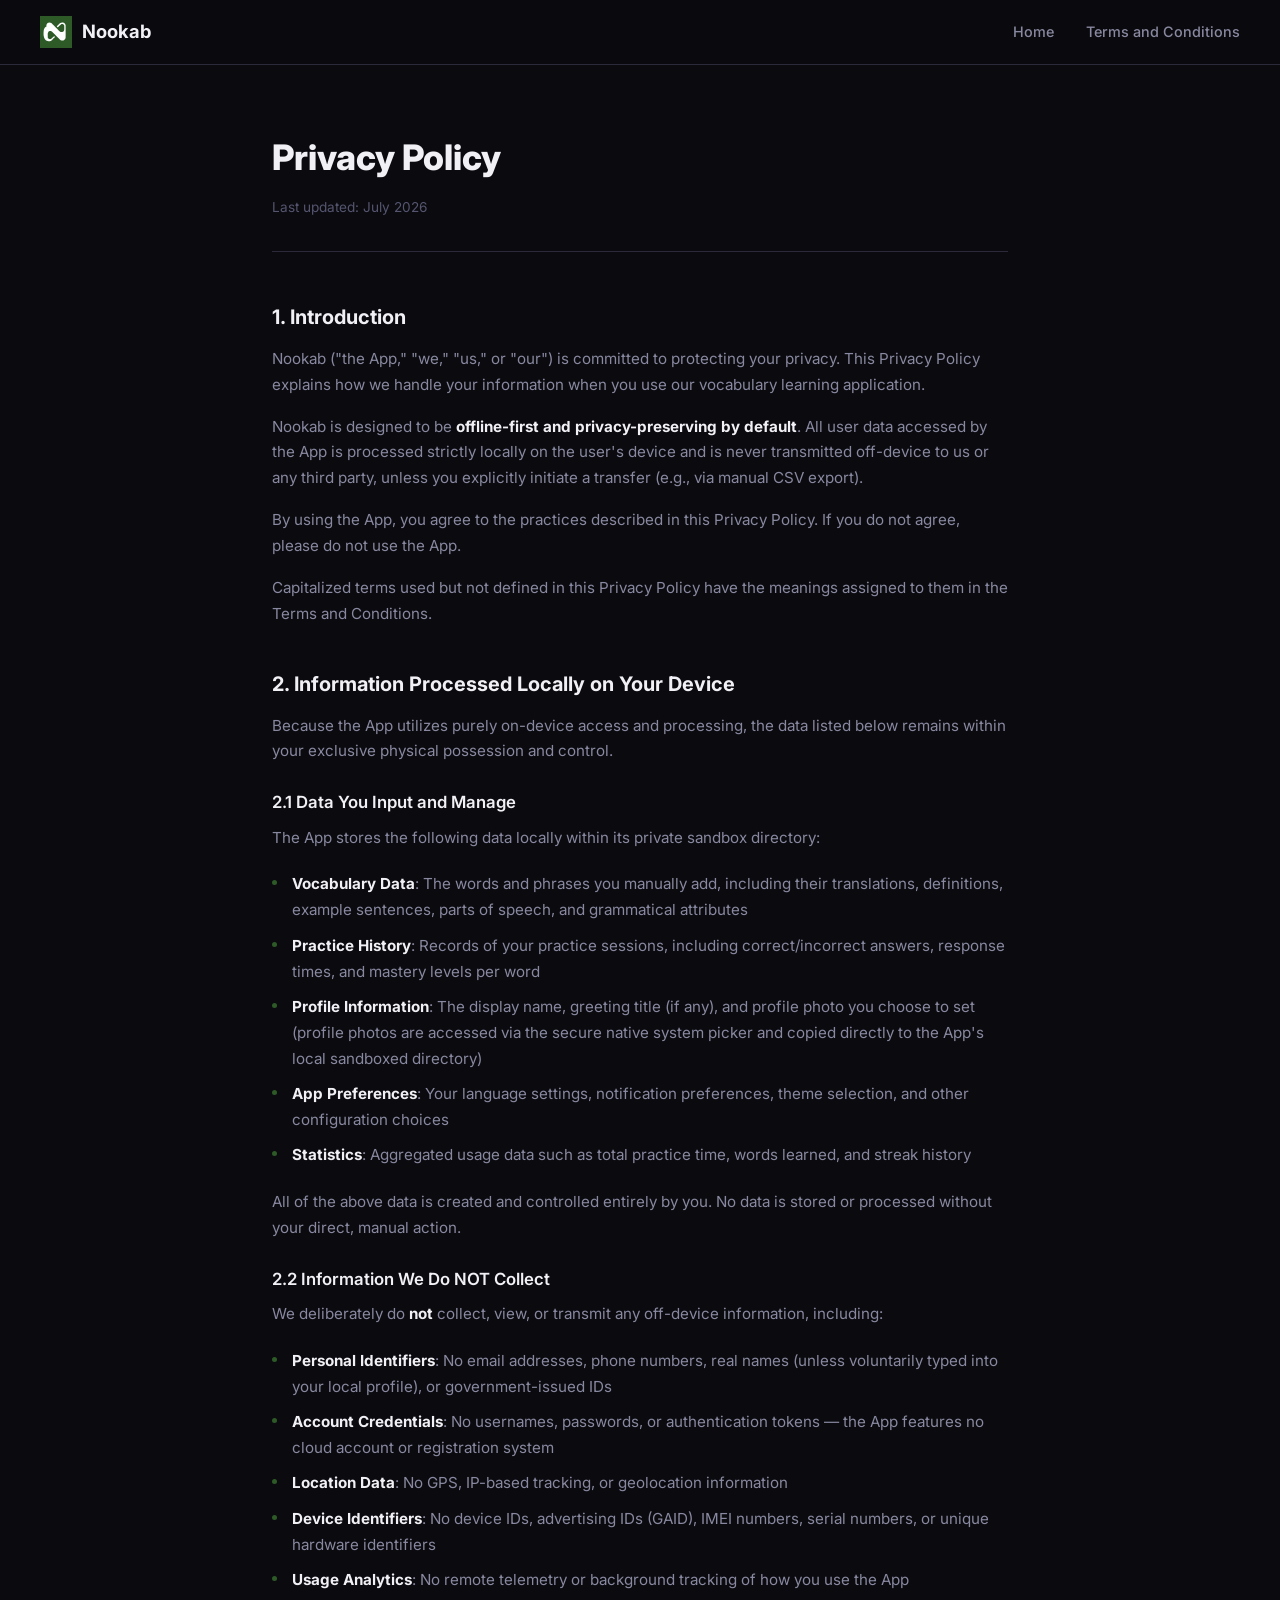
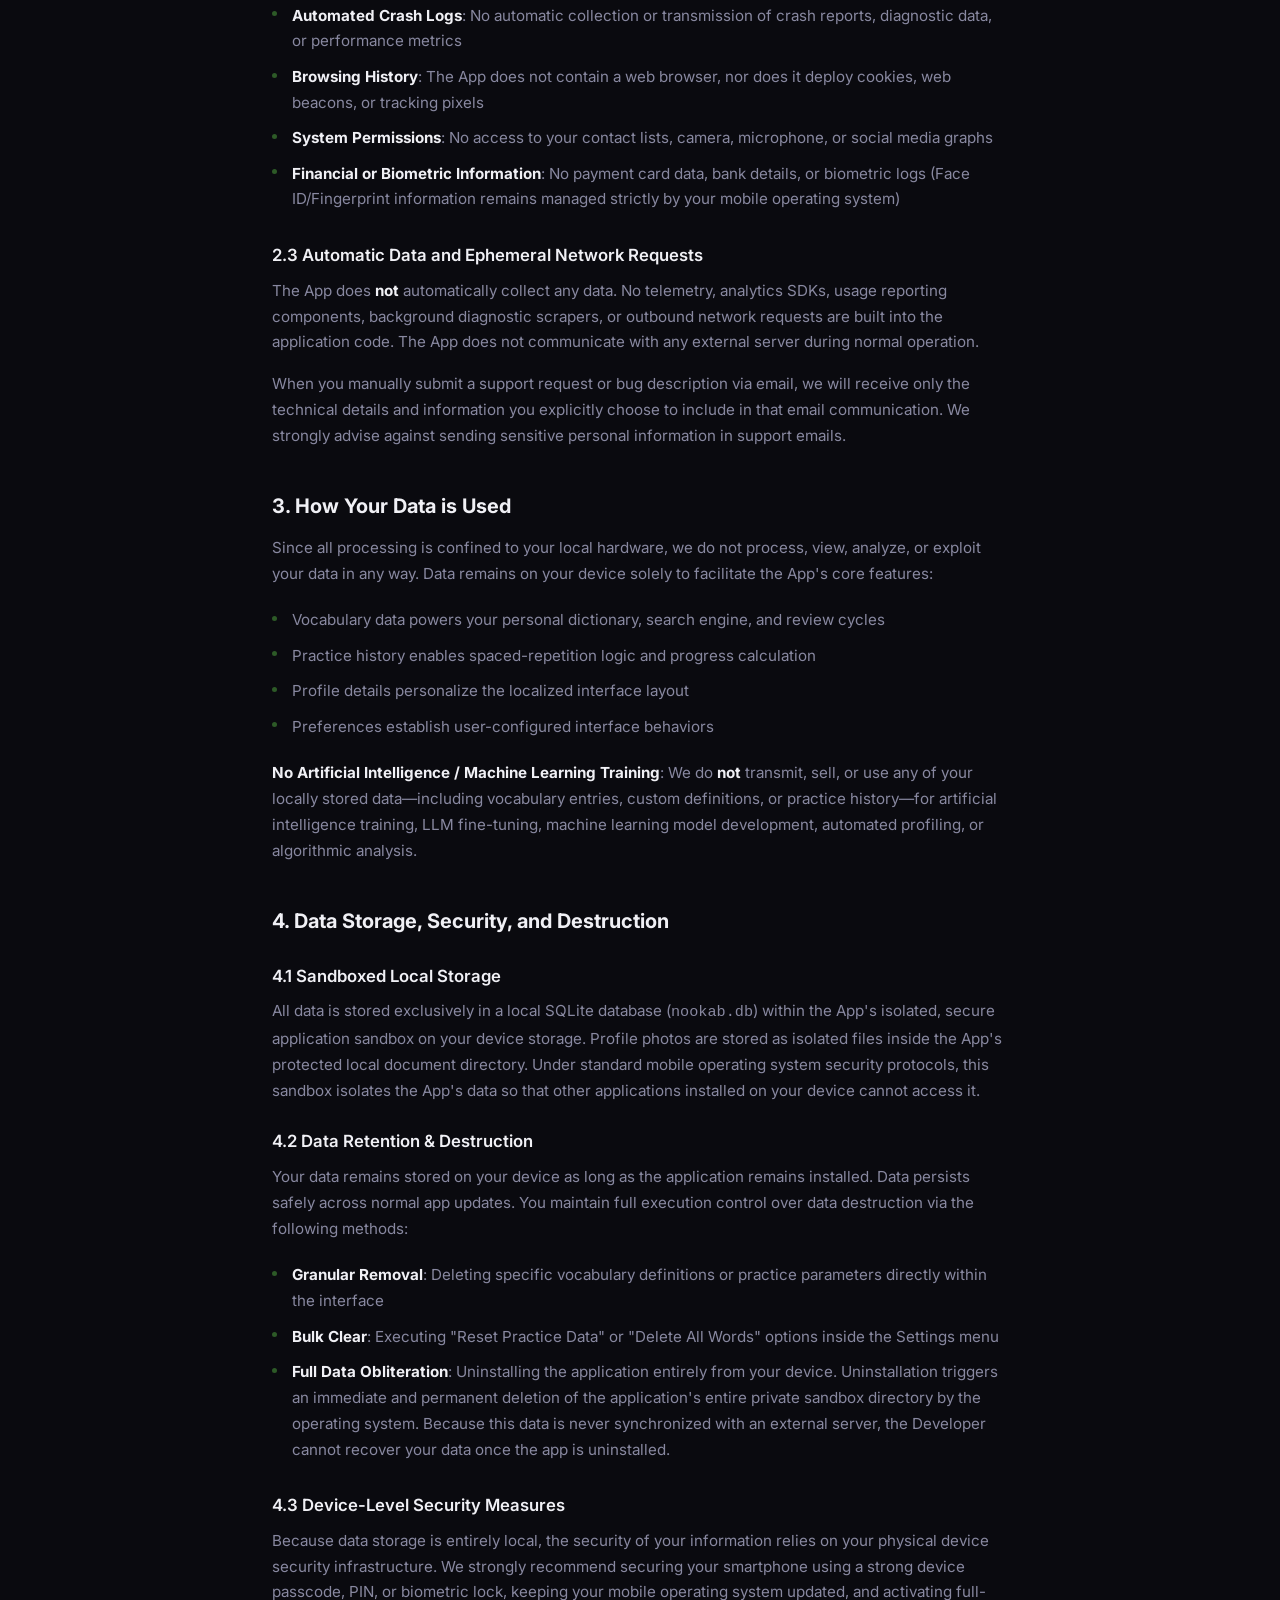
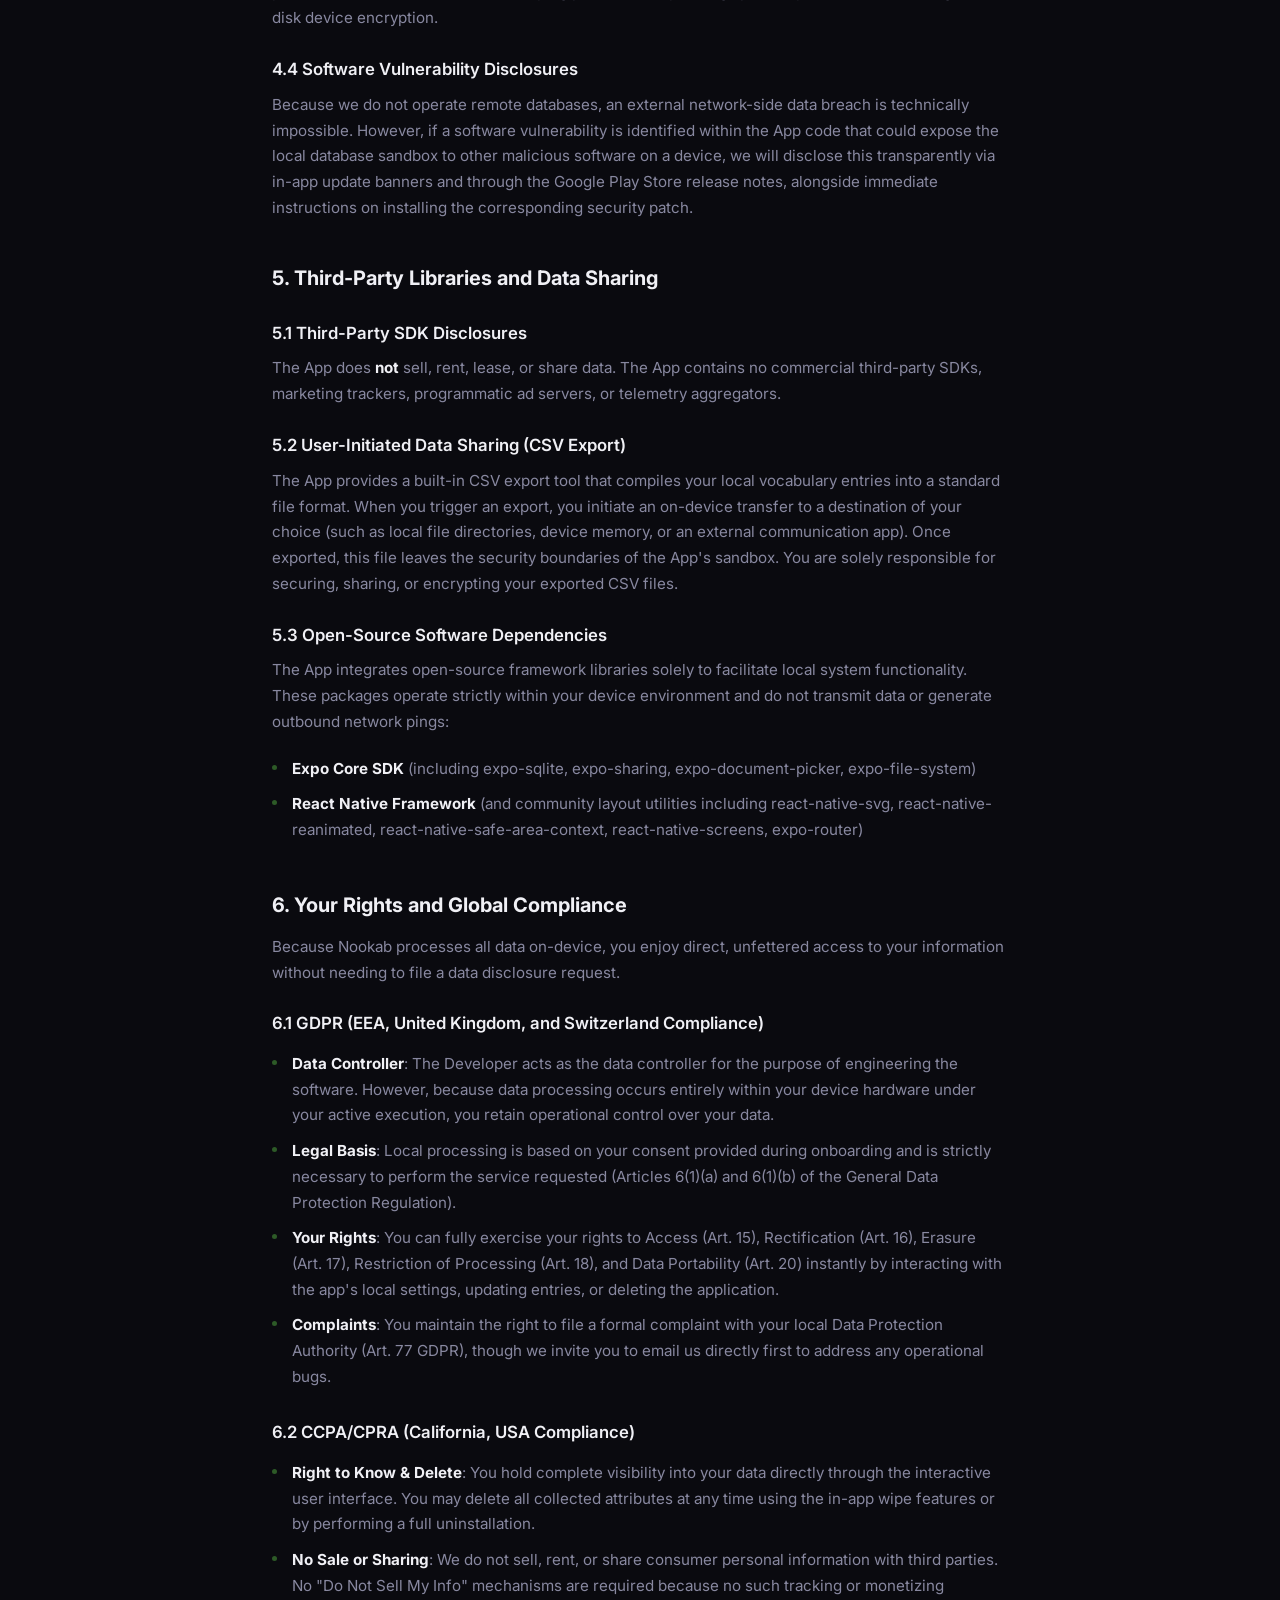
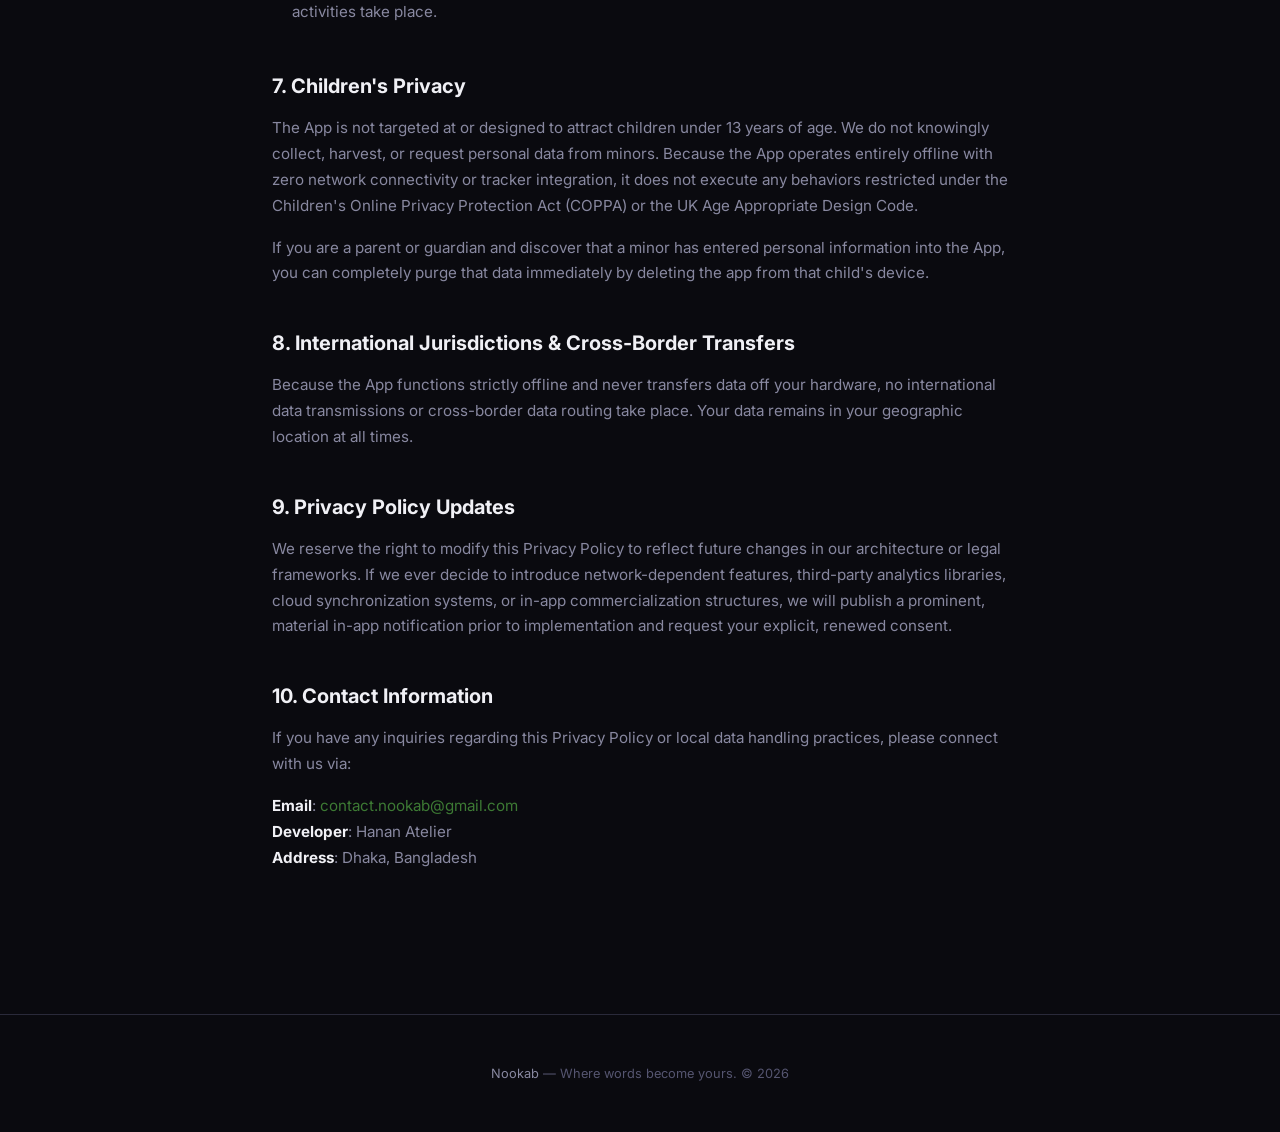
==== privacy.html @ 6d18f68e "feat: Update legal pages with exact markdown content - terms.html updated with full Terms and Condit" ====
<!DOCTYPE html>
<html lang="en">

<head>
    <meta charset="UTF-8">
    <meta name="viewport" content="width=device-width, initial-scale=1.0">
    <title>Privacy Policy — Nookab</title>
    <link rel="icon" type="image/x-icon" href="icons/favicon.ico">
    <link rel="apple-touch-icon" href="icons/icon.png">
    <meta name="description" content="Nookab Privacy Policy. Learn how Nookab handles your data — offline-first, private by default.">
    <link rel="preconnect" href="https://fonts.googleapis.com">
    <link rel="preconnect" href="https://fonts.gstatic.com" crossorigin>
    <link href="https://fonts.googleapis.com/css2?family=Inter:wght@300;400;500;600;700;800&display=swap" rel="stylesheet">
    <style>
        :root {
            --primary: #2D5A27;
            --primary-dark: #1e4019;
            --primary-light: #3d7a34;
            --bg-dark: #0a0a0f;
            --bg-card: #12121a;
            --text-primary: #f0f0f5;
            --text-secondary: #8888a0;
            --text-muted: #555570;
            --border: #2a2a3a;
        }

        * {
            margin: 0;
            padding: 0;
            box-sizing: border-box;
        }

        body {
            font-family: 'Inter', -apple-system, BlinkMacSystemFont, sans-serif;
            background: var(--bg-dark);
            color: var(--text-primary);
            line-height: 1.7;
        }

        nav {
            position: fixed;
            top: 0;
            left: 0;
            right: 0;
            z-index: 1000;
            padding: 1rem 2rem;
            background: rgba(10, 10, 15, 0.85);
            backdrop-filter: blur(20px);
            border-bottom: 1px solid var(--border);
        }

        .nav-container {
            max-width: 1200px;
            margin: 0 auto;
            display: flex;
            align-items: center;
            justify-content: space-between;
        }

        .nav-logo {
            display: flex;
            align-items: center;
            gap: 0.6rem;
            text-decoration: none;
            color: var(--text-primary);
            font-weight: 700;
            font-size: 1.15rem;
        }

        .nav-links {
            display: flex;
            align-items: center;
            gap: 2rem;
        }

        .nav-links a {
            color: var(--text-secondary);
            text-decoration: none;
            font-size: 0.9rem;
            font-weight: 500;
            transition: color 0.2s;
        }

        .nav-links a:hover {
            color: var(--text-primary);
        }

        .legal-page {
            max-width: 800px;
            margin: 0 auto;
            padding: 8rem 2rem 4rem;
        }

        .legal-page h1 {
            font-size: 2.2rem;
            font-weight: 800;
            margin-bottom: 0.5rem;
            color: var(--text-primary);
        }

        .legal-page .last-updated {
            font-size: 0.85rem;
            color: var(--text-muted);
            margin-bottom: 3rem;
            padding-bottom: 2rem;
            border-bottom: 1px solid var(--border);
        }

        .legal-page hr {
            border: none;
            border-top: 1px solid var(--border);
            margin: 2rem 0;
        }

        .legal-page h2 {
            font-size: 1.25rem;
            font-weight: 700;
            color: var(--text-primary);
            margin-top: 2.5rem;
            margin-bottom: 0.75rem;
        }

        .legal-page h3 {
            font-size: 1.05rem;
            font-weight: 600;
            color: var(--text-primary);
            margin-top: 1.5rem;
            margin-bottom: 0.5rem;
        }

        .legal-page p {
            font-size: 0.95rem;
            color: var(--text-secondary);
            margin-bottom: 1rem;
        }

        .legal-page strong {
            color: var(--text-primary);
        }

        .legal-page ul,
        .legal-page ol {
            list-style: none;
            margin-bottom: 1rem;
        }

        .legal-page ul li,
        .legal-page ol li {
            font-size: 0.95rem;
            color: var(--text-secondary);
            padding: 0.3rem 0 0.3rem 1.25rem;
            position: relative;
        }

        .legal-page ul li::before {
            content: '';
            position: absolute;
            left: 0;
            top: 0.85rem;
            width: 5px;
            height: 5px;
            border-radius: 50%;
            background: var(--primary);
        }

        .legal-page a {
            color: var(--primary-light);
            text-decoration: none;
        }

        .legal-page a:hover {
            text-decoration: underline;
        }

        .privacy-highlight {
            background: rgba(45, 90, 39, 0.1);
            border-left: 3px solid var(--primary);
            padding: 1.25rem 1.5rem;
            border-radius: 0 8px 8px 0;
            margin: 1.5rem 0;
        }

        .privacy-highlight p {
            margin: 0;
        }

        footer {
            text-align: center;
            padding: 3rem 2rem;
            border-top: 1px solid var(--border);
            margin-top: 4rem;
        }

        footer p {
            font-size: 0.8rem;
            color: var(--text-muted);
        }

        footer a {
            color: var(--text-secondary);
            text-decoration: none;
        }

        footer a:hover {
            color: var(--text-primary);
        }
    </style>
</head>

<body>
    <nav>
        <div class="nav-container">
            <a href="index.html" class="nav-logo">
                <svg xmlns="http://www.w3.org/2000/svg" viewBox="0 0 1024 1024" width="32" height="32">
                    <path d="M 0 1024 C 0 682.667, 0 341.333, 0 0 C 341.333 0, 682.667 0, 1024 0 C 1024 341.333, 1024 682.667, 1024 1024 C 682.667 1024, 341.333 1024, 0 1024 Z" fill="#2D5A27" />
                    <path d="M 204.01 304 C 207.752 248.541, 250.144 207.003, 303 207.003 C 323.302 207.003, 344.851 213.904, 359.994 225.256 C 363.022 227.526, 424.225 288.199, 496 360.085 C 568.497 432.693, 629.389 492.885, 633 495.507 C 663.606 517.736, 703.052 519.966, 734.925 501.269 C 742.84 496.627, 755.244 484.649, 760.967 476.122 C 766.484 467.904, 771.268 457.498, 774.14 447.47 C 776.384 439.637, 776.429 438.457, 776.785 379 C 777.174 314.097, 776.883 308.801, 772.281 297 C 768.716 287.855, 759.983 275.039, 753.23 269.041 C 745.911 262.541, 732.289 255.646, 722.432 253.453 C 707.279 250.081, 690.288 252.915, 676.165 261.17 C 672.149 263.517, 656.084 278.817, 620.968 313.74 C 589.023 345.51, 570.733 363, 569.455 363 C 567.038 363, 539 335.229, 539 332.835 C 539 330.618, 639.534 231.629, 647.323 226.177 C 670.889 209.682, 702.955 203.429, 732.587 209.55 C 773.57 218.015, 805.633 248.086, 817.818 289.487 C 818.702 292.491, 819.587 295.496, 820.471 298.5 C 820.566 363.315, 820.66 428.13, 820.755 492.944 C 821.007 665.177, 820.862 688.423, 819.484 696.444 C 807.243 767.713, 733.11 807.657, 669.148 777.447 C 664.005 775.018, 656.805 770.935, 653.148 768.375 C 648.951 765.435, 597.663 714.984, 514 631.496 C 441.125 558.774, 379.328 497.817, 376.673 496.036 C 369.484 491.214, 356.42 485.374, 348.5 483.442 C 337.199 480.686, 319.719 481.122, 308.5 483.442 C 284.035 491.676, 264.491 510.587, 254.699 536.5 C 248.368 553.251, 248.5 551.454, 248.5 621 C 248.5 642.167, 248.5 663.333, 248.5 684.5 C 249.408 687.167, 250.316 689.833, 251.224 692.5 C 255.177 704.107, 260.427 712.429, 269.519 721.5 C 278.796 730.756, 285.499 734.994, 297.739 739.344 C 305.979 742.272, 307.333 742.456, 320.5 742.427 C 333.326 742.399, 335.114 742.164, 341.817 739.627 C 356.699 733.996, 359.072 732.012, 403.927 687.705 C 427.262 664.655, 447.423 645.309, 448.73 644.713 C 450.938 643.707, 452.086 644.611, 465.052 657.552 C 473.626 666.11, 479 672.238, 479 673.459 C 479 675.899, 398.819 756.55, 389.132 766.237 C 360.551 794.818, 316.48 809.328, 273.315 806.098 C 231.594 802.971, 192.244 783.35, 163.923 750.96 C 152.365 737.605, 144.363 723.025, 136.13 702.819 C 127.173 680.938, 122.082 661.364, 117.783 635.477 C 114.587 616.199, 113.539 603.331, 113.453 573 C 113.371 543.765, 114.18 517.514, 116.806 491 C 119.109 467.56, 121.476 452.807, 125.819 433.5 C 130.484 413.142, 133.912 402.266, 142.483 388.19 C 152.599 371.593, 163.157 360.634, 178.974 350.578 C 190.175 343.413, 194.115 341.822, 204.01 340.326 L 204.01 304 Z" fill="rgb(254,254,254)" />
                </svg>
                <span>Nookab</span>
            </a>
            <div class="nav-links">
                <a href="index.html">Home</a>
                <a href="terms.html">Terms and Conditions</a>
            </div>
        </div>
    </nav>

    <main class="legal-page">
        <h1>Privacy Policy</h1>
        <p class="last-updated">Last updated: July 2026</p>

        <h2>1. Introduction</h2>
        <p>Nookab ("the App," "we," "us," or "our") is committed to protecting your privacy. This Privacy Policy explains how we handle your information when you use our vocabulary learning application.</p>
        <p>Nookab is designed to be <strong>offline-first and privacy-preserving by default</strong>. All user data accessed by the App is processed strictly locally on the user's device and is never transmitted off-device to us or any third party, unless you explicitly initiate a transfer (e.g., via manual CSV export).</p>
        <p>By using the App, you agree to the practices described in this Privacy Policy. If you do not agree, please do not use the App.</p>
        <p>Capitalized terms used but not defined in this Privacy Policy have the meanings assigned to them in the Terms and Conditions.</p>

        <h2>2. Information Processed Locally on Your Device</h2>
        <p>Because the App utilizes purely on-device access and processing, the data listed below remains within your exclusive physical possession and control.</p>

        <h3>2.1 Data You Input and Manage</h3>
        <p>The App stores the following data locally within its private sandbox directory:</p>
        <ul>
            <li><strong>Vocabulary Data</strong>: The words and phrases you manually add, including their translations, definitions, example sentences, parts of speech, and grammatical attributes</li>
            <li><strong>Practice History</strong>: Records of your practice sessions, including correct/incorrect answers, response times, and mastery levels per word</li>
            <li><strong>Profile Information</strong>: The display name, greeting title (if any), and profile photo you choose to set (profile photos are accessed via the secure native system picker and copied directly to the App's local sandboxed directory)</li>
            <li><strong>App Preferences</strong>: Your language settings, notification preferences, theme selection, and other configuration choices</li>
            <li><strong>Statistics</strong>: Aggregated usage data such as total practice time, words learned, and streak history</li>
        </ul>
        <p>All of the above data is created and controlled entirely by you. No data is stored or processed without your direct, manual action.</p>

        <h3>2.2 Information We Do NOT Collect</h3>
        <p>We deliberately do <strong>not</strong> collect, view, or transmit any off-device information, including:</p>
        <ul>
            <li><strong>Personal Identifiers</strong>: No email addresses, phone numbers, real names (unless voluntarily typed into your local profile), or government-issued IDs</li>
            <li><strong>Account Credentials</strong>: No usernames, passwords, or authentication tokens — the App features no cloud account or registration system</li>
            <li><strong>Location Data</strong>: No GPS, IP-based tracking, or geolocation information</li>
            <li><strong>Device Identifiers</strong>: No device IDs, advertising IDs (GAID), IMEI numbers, serial numbers, or unique hardware identifiers</li>
            <li><strong>Usage Analytics</strong>: No remote telemetry or background tracking of how you use the App</li>
            <li><strong>Automated Crash Logs</strong>: No automatic collection or transmission of crash reports, diagnostic data, or performance metrics</li>
            <li><strong>Browsing History</strong>: The App does not contain a web browser, nor does it deploy cookies, web beacons, or tracking pixels</li>
            <li><strong>System Permissions</strong>: No access to your contact lists, camera, microphone, or social media graphs</li>
            <li><strong>Financial or Biometric Information</strong>: No payment card data, bank details, or biometric logs (Face ID/Fingerprint information remains managed strictly by your mobile operating system)</li>
        </ul>

        <h3>2.3 Automatic Data and Ephemeral Network Requests</h3>
        <p>The App does <strong>not</strong> automatically collect any data. No telemetry, analytics SDKs, usage reporting components, background diagnostic scrapers, or outbound network requests are built into the application code. The App does not communicate with any external server during normal operation.</p>
        <p>When you manually submit a support request or bug description via email, we will receive only the technical details and information you explicitly choose to include in that email communication. We strongly advise against sending sensitive personal information in support emails.</p>

        <h2>3. How Your Data is Used</h2>
        <p>Since all processing is confined to your local hardware, we do not process, view, analyze, or exploit your data in any way. Data remains on your device solely to facilitate the App's core features:</p>
        <ul>
            <li>Vocabulary data powers your personal dictionary, search engine, and review cycles</li>
            <li>Practice history enables spaced-repetition logic and progress calculation</li>
            <li>Profile details personalize the localized interface layout</li>
            <li>Preferences establish user-configured interface behaviors</li>
        </ul>
        <p><strong>No Artificial Intelligence / Machine Learning Training</strong>: We do <strong>not</strong> transmit, sell, or use any of your locally stored data—including vocabulary entries, custom definitions, or practice history—for artificial intelligence training, LLM fine-tuning, machine learning model development, automated profiling, or algorithmic analysis.</p>

        <h2>4. Data Storage, Security, and Destruction</h2>

        <h3>4.1 Sandboxed Local Storage</h3>
        <p>All data is stored exclusively in a local SQLite database (<code>nookab.db</code>) within the App's isolated, secure application sandbox on your device storage. Profile photos are stored as isolated files inside the App's protected local document directory. Under standard mobile operating system security protocols, this sandbox isolates the App's data so that other applications installed on your device cannot access it.</p>

        <h3>4.2 Data Retention &amp; Destruction</h3>
        <p>Your data remains stored on your device as long as the application remains installed. Data persists safely across normal app updates. You maintain full execution control over data destruction via the following methods:</p>
        <ul>
            <li><strong>Granular Removal</strong>: Deleting specific vocabulary definitions or practice parameters directly within the interface</li>
            <li><strong>Bulk Clear</strong>: Executing "Reset Practice Data" or "Delete All Words" options inside the Settings menu</li>
            <li><strong>Full Data Obliteration</strong>: Uninstalling the application entirely from your device. Uninstallation triggers an immediate and permanent deletion of the application's entire private sandbox directory by the operating system. Because this data is never synchronized with an external server, the Developer cannot recover your data once the app is uninstalled.</li>
        </ul>

        <h3>4.3 Device-Level Security Measures</h3>
        <p>Because data storage is entirely local, the security of your information relies on your physical device security infrastructure. We strongly recommend securing your smartphone using a strong device passcode, PIN, or biometric lock, keeping your mobile operating system updated, and activating full-disk device encryption.</p>

        <h3>4.4 Software Vulnerability Disclosures</h3>
        <p>Because we do not operate remote databases, an external network-side data breach is technically impossible. However, if a software vulnerability is identified within the App code that could expose the local database sandbox to other malicious software on a device, we will disclose this transparently via in-app update banners and through the Google Play Store release notes, alongside immediate instructions on installing the corresponding security patch.</p>

        <h2>5. Third-Party Libraries and Data Sharing</h2>

        <h3>5.1 Third-Party SDK Disclosures</h3>
        <p>The App does <strong>not</strong> sell, rent, lease, or share data. The App contains no commercial third-party SDKs, marketing trackers, programmatic ad servers, or telemetry aggregators.</p>

        <h3>5.2 User-Initiated Data Sharing (CSV Export)</h3>
        <p>The App provides a built-in CSV export tool that compiles your local vocabulary entries into a standard file format. When you trigger an export, you initiate an on-device transfer to a destination of your choice (such as local file directories, device memory, or an external communication app). Once exported, this file leaves the security boundaries of the App's sandbox. You are solely responsible for securing, sharing, or encrypting your exported CSV files.</p>

        <h3>5.3 Open-Source Software Dependencies</h3>
        <p>The App integrates open-source framework libraries solely to facilitate local system functionality. These packages operate strictly within your device environment and do not transmit data or generate outbound network pings:</p>
        <ul>
            <li><strong>Expo Core SDK</strong> (including expo-sqlite, expo-sharing, expo-document-picker, expo-file-system)</li>
            <li><strong>React Native Framework</strong> (and community layout utilities including react-native-svg, react-native-reanimated, react-native-safe-area-context, react-native-screens, expo-router)</li>
        </ul>

        <h2>6. Your Rights and Global Compliance</h2>
        <p>Because Nookab processes all data on-device, you enjoy direct, unfettered access to your information without needing to file a data disclosure request.</p>

        <h3>6.1 GDPR (EEA, United Kingdom, and Switzerland Compliance)</h3>
        <ul>
            <li><strong>Data Controller</strong>: The Developer acts as the data controller for the purpose of engineering the software. However, because data processing occurs entirely within your device hardware under your active execution, you retain operational control over your data.</li>
            <li><strong>Legal Basis</strong>: Local processing is based on your consent provided during onboarding and is strictly necessary to perform the service requested (Articles 6(1)(a) and 6(1)(b) of the General Data Protection Regulation).</li>
            <li><strong>Your Rights</strong>: You can fully exercise your rights to Access (Art. 15), Rectification (Art. 16), Erasure (Art. 17), Restriction of Processing (Art. 18), and Data Portability (Art. 20) instantly by interacting with the app's local settings, updating entries, or deleting the application.</li>
            <li><strong>Complaints</strong>: You maintain the right to file a formal complaint with your local Data Protection Authority (Art. 77 GDPR), though we invite you to email us directly first to address any operational bugs.</li>
        </ul>

        <h3>6.2 CCPA/CPRA (California, USA Compliance)</h3>
        <ul>
            <li><strong>Right to Know &amp; Delete</strong>: You hold complete visibility into your data directly through the interactive user interface. You may delete all collected attributes at any time using the in-app wipe features or by performing a full uninstallation.</li>
            <li><strong>No Sale or Sharing</strong>: We do not sell, rent, or share consumer personal information with third parties. No "Do Not Sell My Info" mechanisms are required because no such tracking or monetizing activities take place.</li>
        </ul>

        <h2>7. Children's Privacy</h2>
        <p>The App is not targeted at or designed to attract children under 13 years of age. We do not knowingly collect, harvest, or request personal data from minors. Because the App operates entirely offline with zero network connectivity or tracker integration, it does not execute any behaviors restricted under the Children's Online Privacy Protection Act (COPPA) or the UK Age Appropriate Design Code.</p>
        <p>If you are a parent or guardian and discover that a minor has entered personal information into the App, you can completely purge that data immediately by deleting the app from that child's device.</p>

        <h2>8. International Jurisdictions &amp; Cross-Border Transfers</h2>
        <p>Because the App functions strictly offline and never transfers data off your hardware, no international data transmissions or cross-border data routing take place. Your data remains in your geographic location at all times.</p>

        <h2>9. Privacy Policy Updates</h2>
        <p>We reserve the right to modify this Privacy Policy to reflect future changes in our architecture or legal frameworks. If we ever decide to introduce network-dependent features, third-party analytics libraries, cloud synchronization systems, or in-app commercialization structures, we will publish a prominent, material in-app notification prior to implementation and request your explicit, renewed consent.</p>

        <h2>10. Contact Information</h2>
        <p>If you have any inquiries regarding this Privacy Policy or local data handling practices, please connect with us via:</p>
        <p><strong>Email</strong>: <a href="mailto:contact.nookab@gmail.com">contact.nookab@gmail.com</a><br>
        <strong>Developer</strong>: Hanan Atelier<br>
        <strong>Address</strong>: Dhaka, Bangladesh</p>
    </main>

    <footer>
        <p><a href="index.html">Nookab</a> &mdash; Where words become yours. &copy; 2026</p>
    </footer>
</body>

</html>
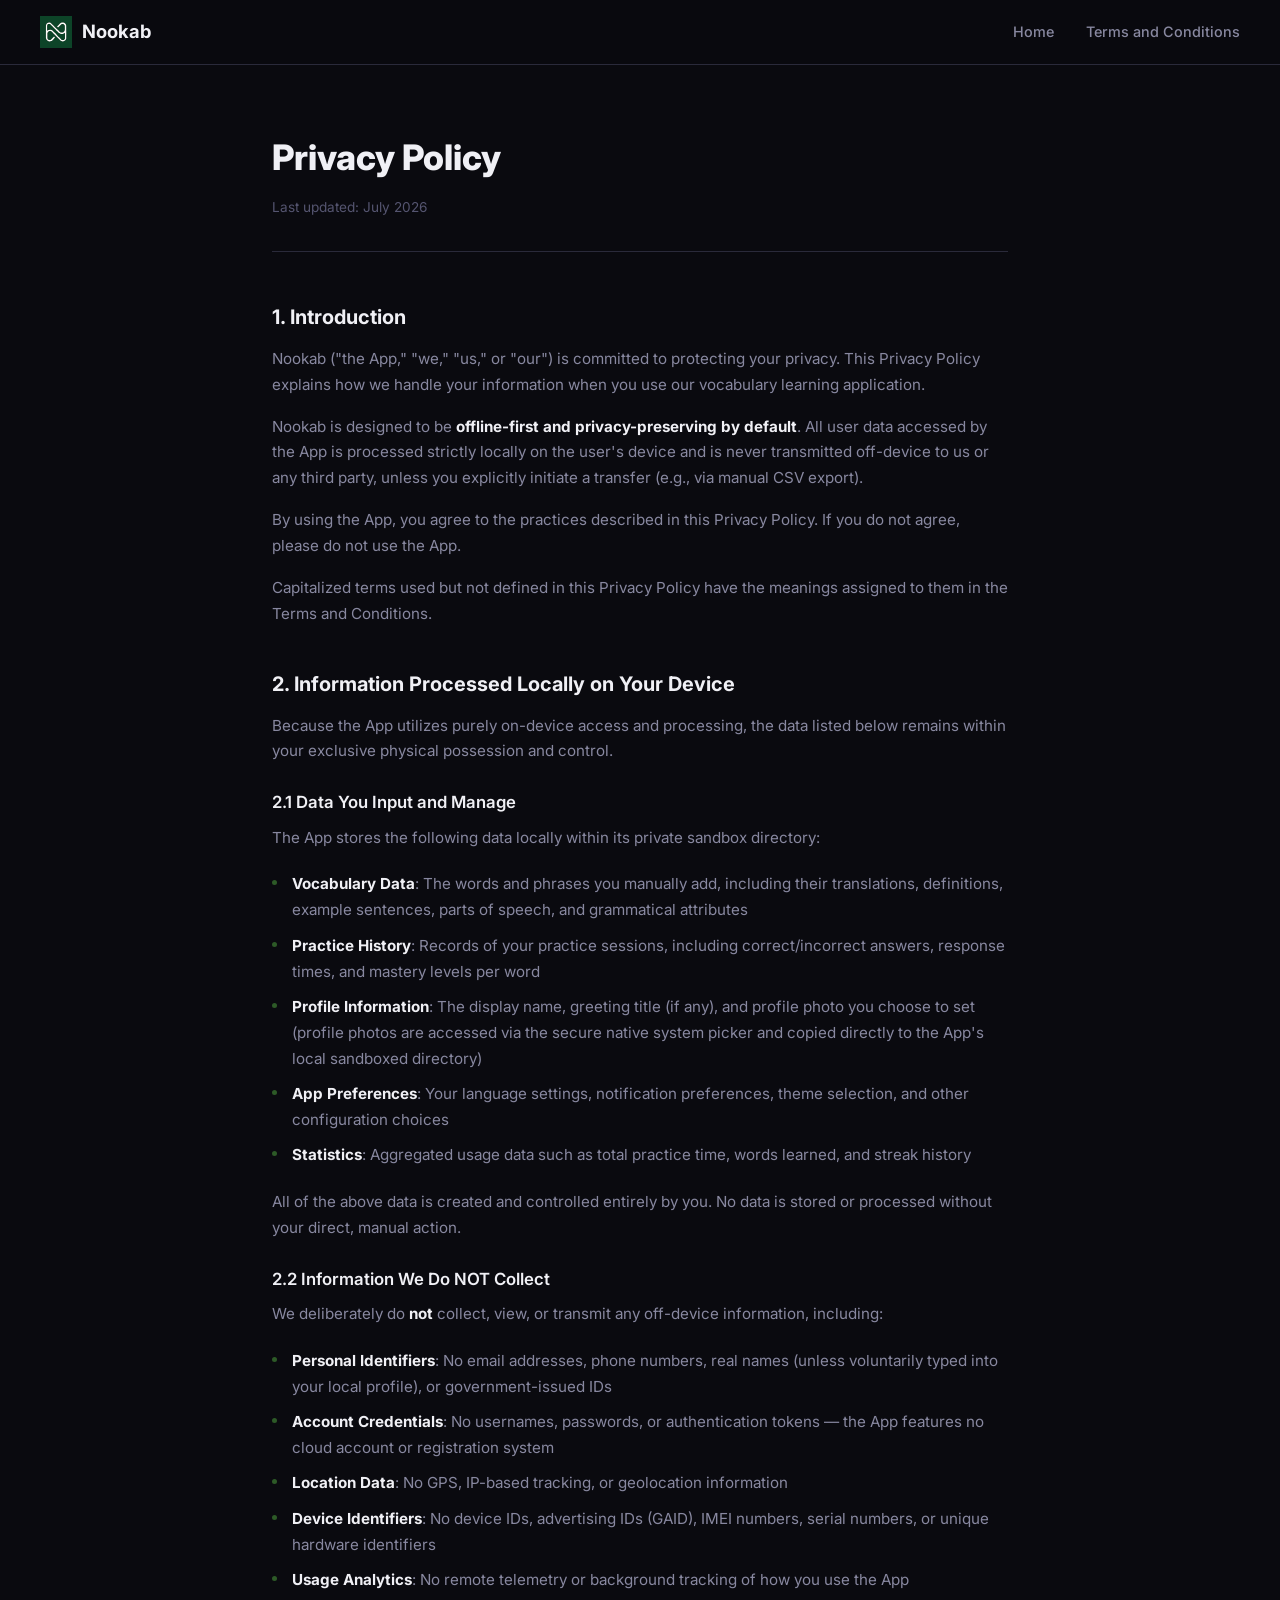
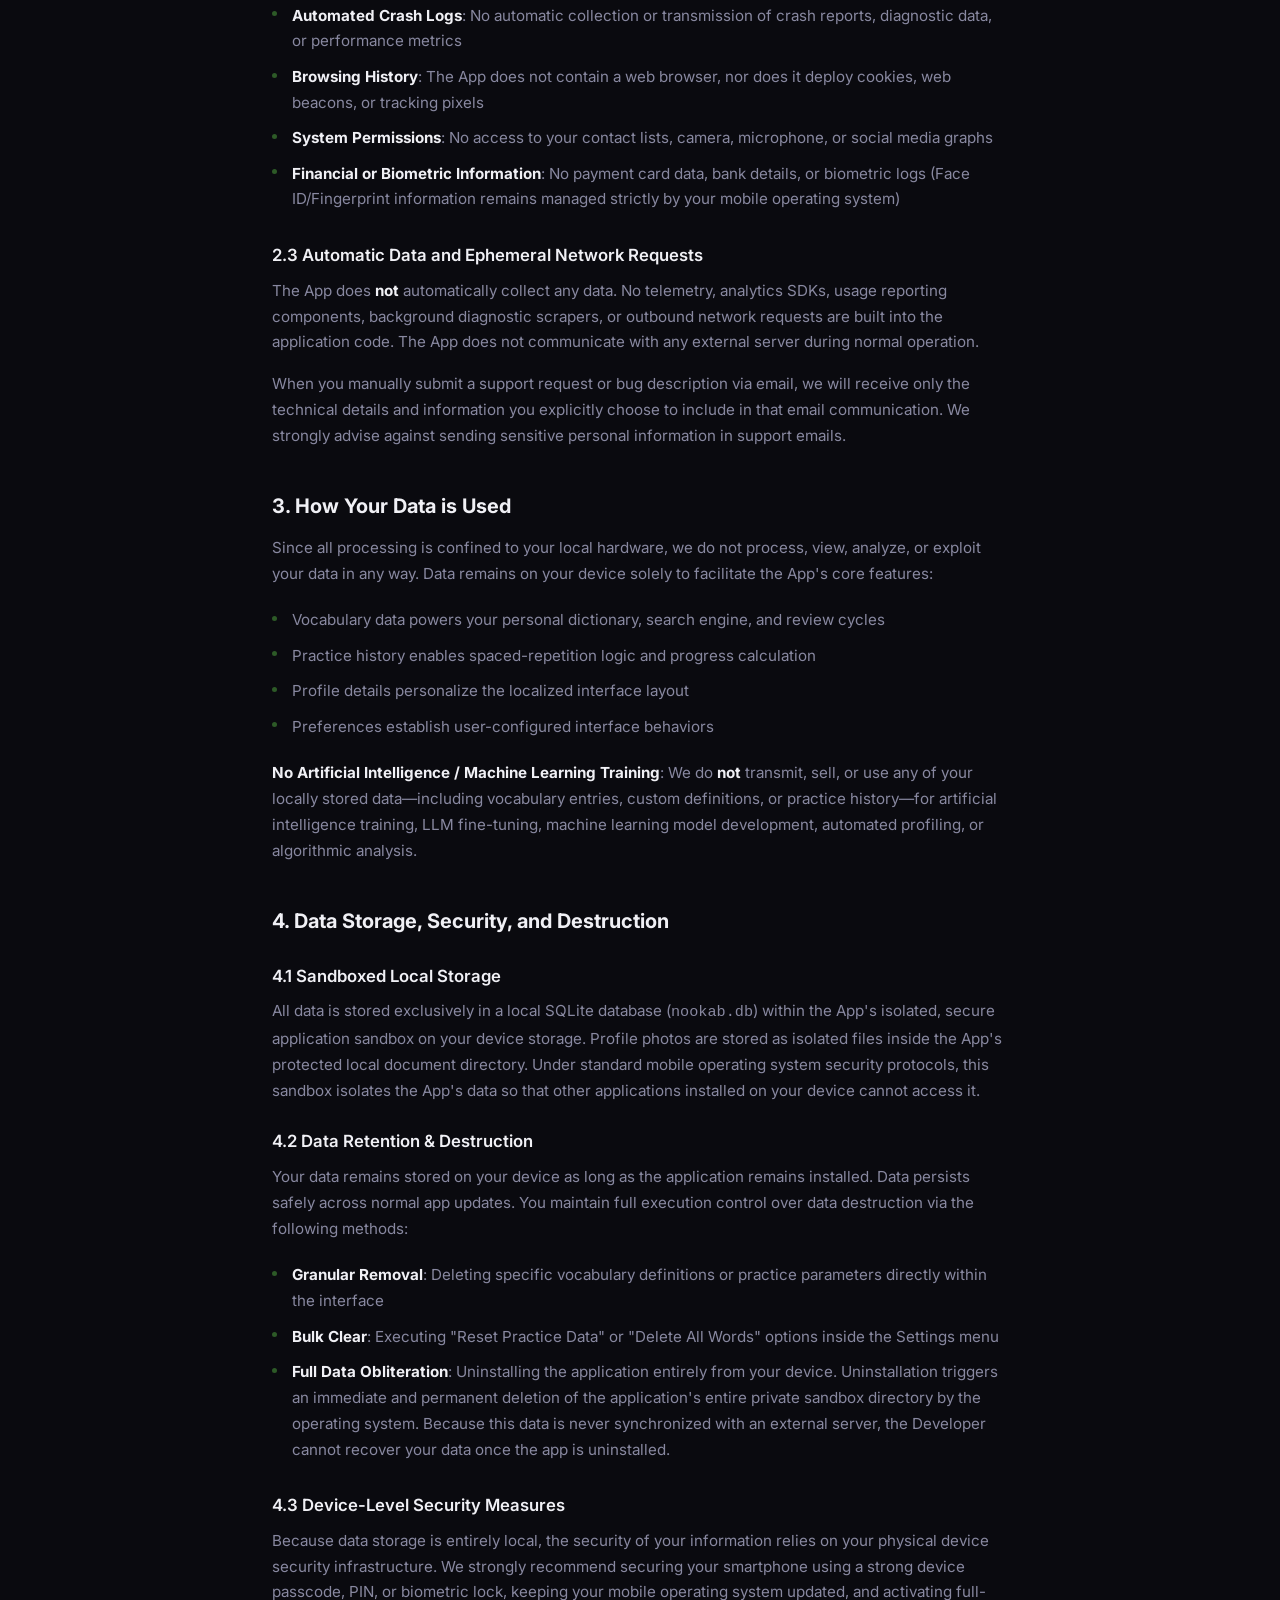
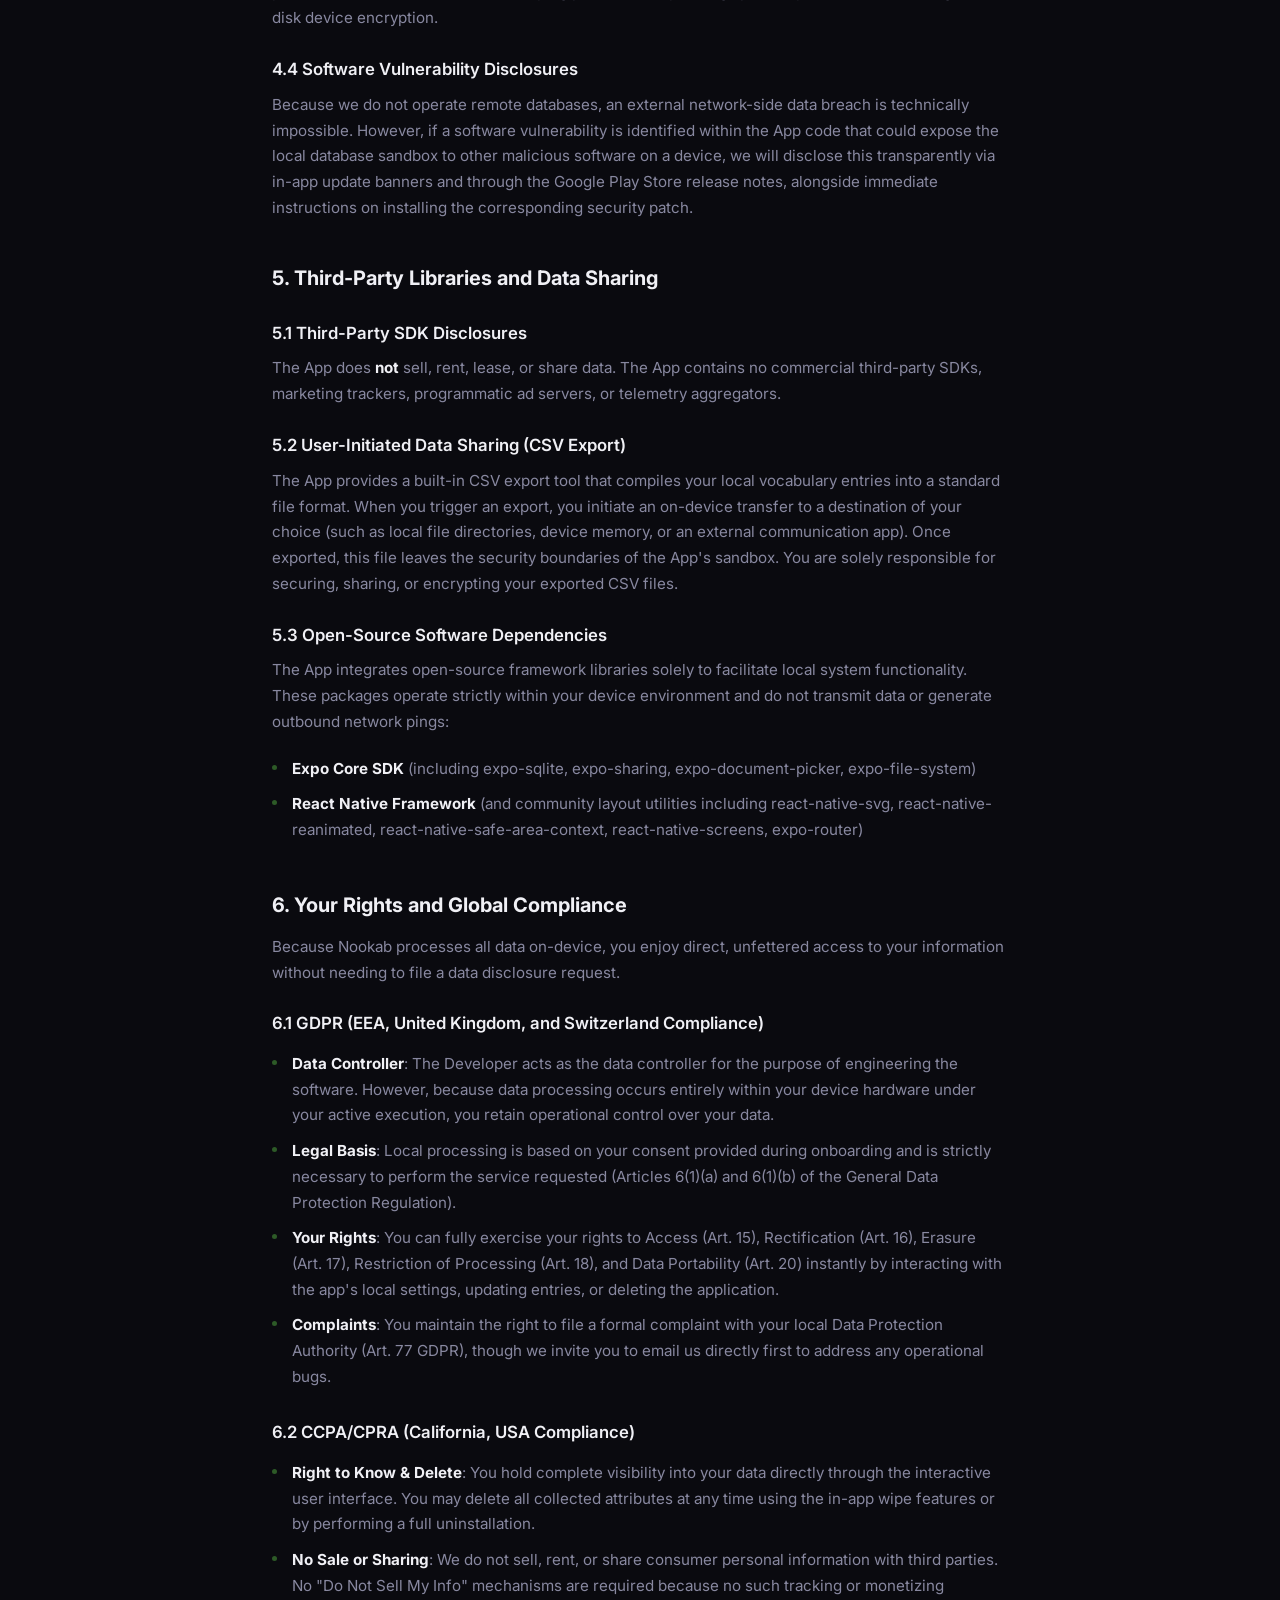
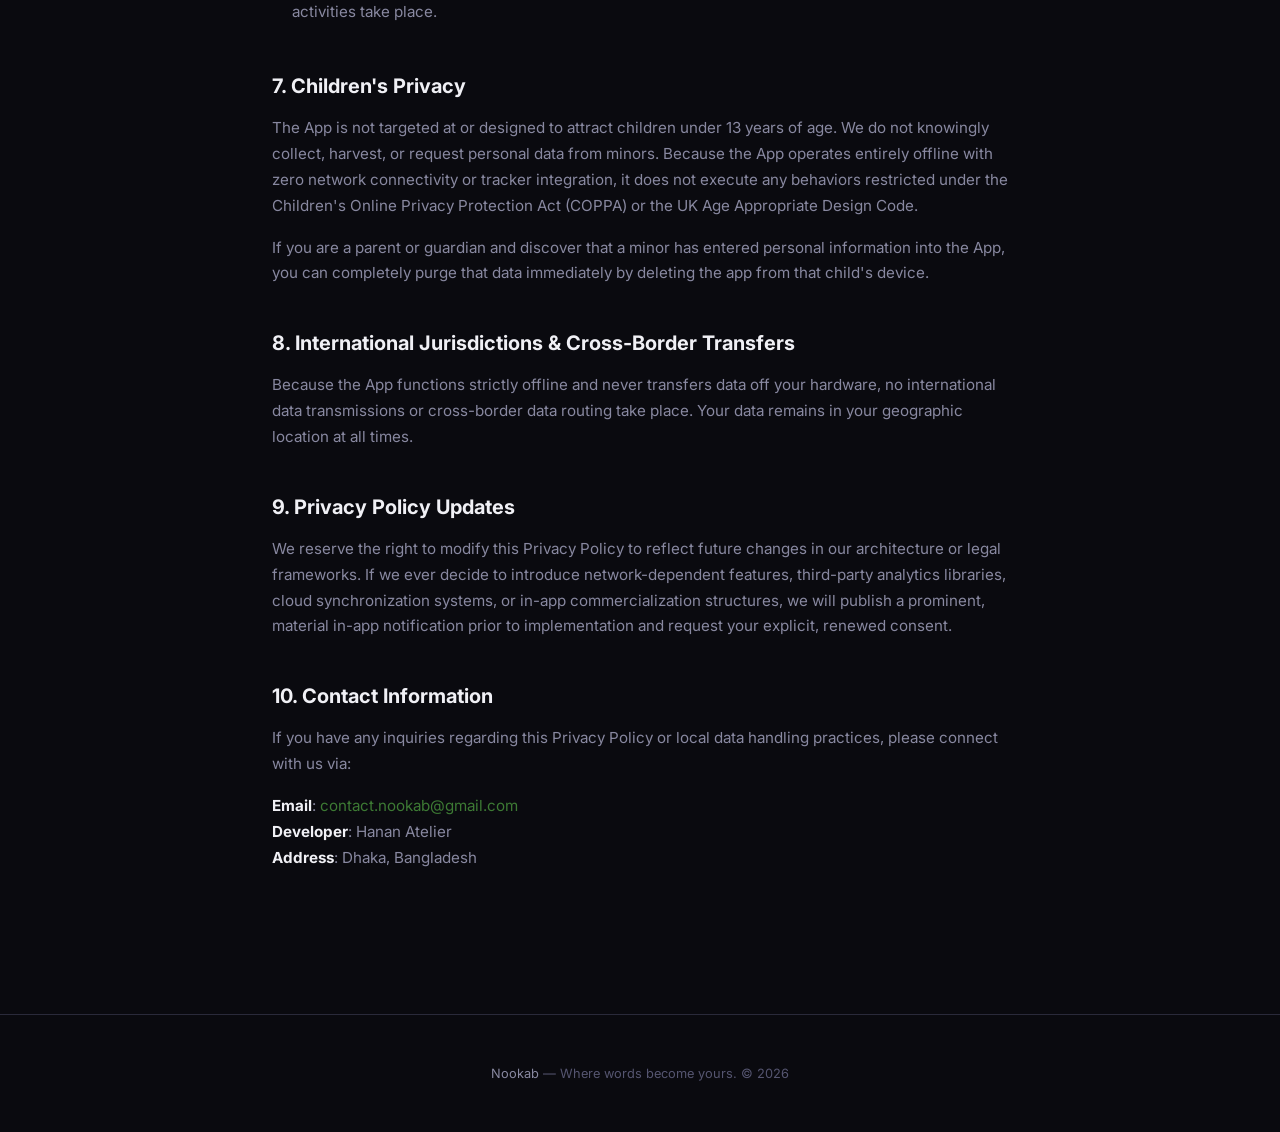
==== commit 62107b7e: "fix: Replace broken navbar SVGs with nookab-green-vectorized.svg img tag" ====
--- a/privacy.html
+++ b/privacy.html
@@ -211,10 +211,7 @@
     <nav>
         <div class="nav-container">
             <a href="index.html" class="nav-logo">
-                <svg xmlns="http://www.w3.org/2000/svg" viewBox="0 0 1024 1024" width="32" height="32">
-                    <path d="M 0 1024 C 0 682.667, 0 341.333, 0 0 C 341.333 0, 682.667 0, 1024 0 C 1024 341.333, 1024 682.667, 1024 1024 C 682.667 1024, 341.333 1024, 0 1024 Z" fill="#2D5A27" />
-                    <path d="M 204.01 304 C 207.752 248.541, 250.144 207.003, 303 207.003 C 323.302 207.003, 344.851 213.904, 359.994 225.256 C 363.022 227.526, 424.225 288.199, 496 360.085 C 568.497 432.693, 629.389 492.885, 633 495.507 C 663.606 517.736, 703.052 519.966, 734.925 501.269 C 742.84 496.627, 755.244 484.649, 760.967 476.122 C 766.484 467.904, 771.268 457.498, 774.14 447.47 C 776.384 439.637, 776.429 438.457, 776.785 379 C 777.174 314.097, 776.883 308.801, 772.281 297 C 768.716 287.855, 759.983 275.039, 753.23 269.041 C 745.911 262.541, 732.289 255.646, 722.432 253.453 C 707.279 250.081, 690.288 252.915, 676.165 261.17 C 672.149 263.517, 656.084 278.817, 620.968 313.74 C 589.023 345.51, 570.733 363, 569.455 363 C 567.038 363, 539 335.229, 539 332.835 C 539 330.618, 639.534 231.629, 647.323 226.177 C 670.889 209.682, 702.955 203.429, 732.587 209.55 C 773.57 218.015, 805.633 248.086, 817.818 289.487 C 818.702 292.491, 819.587 295.496, 820.471 298.5 C 820.566 363.315, 820.66 428.13, 820.755 492.944 C 821.007 665.177, 820.862 688.423, 819.484 696.444 C 807.243 767.713, 733.11 807.657, 669.148 777.447 C 664.005 775.018, 656.805 770.935, 653.148 768.375 C 648.951 765.435, 597.663 714.984, 514 631.496 C 441.125 558.774, 379.328 497.817, 376.673 496.036 C 369.484 491.214, 356.42 485.374, 348.5 483.442 C 337.199 480.686, 319.719 481.122, 308.5 483.442 C 284.035 491.676, 264.491 510.587, 254.699 536.5 C 248.368 553.251, 248.5 551.454, 248.5 621 C 248.5 642.167, 248.5 663.333, 248.5 684.5 C 249.408 687.167, 250.316 689.833, 251.224 692.5 C 255.177 704.107, 260.427 712.429, 269.519 721.5 C 278.796 730.756, 285.499 734.994, 297.739 739.344 C 305.979 742.272, 307.333 742.456, 320.5 742.427 C 333.326 742.399, 335.114 742.164, 341.817 739.627 C 356.699 733.996, 359.072 732.012, 403.927 687.705 C 427.262 664.655, 447.423 645.309, 448.73 644.713 C 450.938 643.707, 452.086 644.611, 465.052 657.552 C 473.626 666.11, 479 672.238, 479 673.459 C 479 675.899, 398.819 756.55, 389.132 766.237 C 360.551 794.818, 316.48 809.328, 273.315 806.098 C 231.594 802.971, 192.244 783.35, 163.923 750.96 C 152.365 737.605, 144.363 723.025, 136.13 702.819 C 127.173 680.938, 122.082 661.364, 117.783 635.477 C 114.587 616.199, 113.539 603.331, 113.453 573 C 113.371 543.765, 114.18 517.514, 116.806 491 C 119.109 467.56, 121.476 452.807, 125.819 433.5 C 130.484 413.142, 133.912 402.266, 142.483 388.19 C 152.599 371.593, 163.157 360.634, 178.974 350.578 C 190.175 343.413, 194.115 341.822, 204.01 340.326 L 204.01 304 Z" fill="rgb(254,254,254)" />
-                </svg>
+                <img src="images/nookab-green-vectorized.svg" alt="Nookab" width="32" height="32">
                 <span>Nookab</span>
             </a>
             <div class="nav-links">
